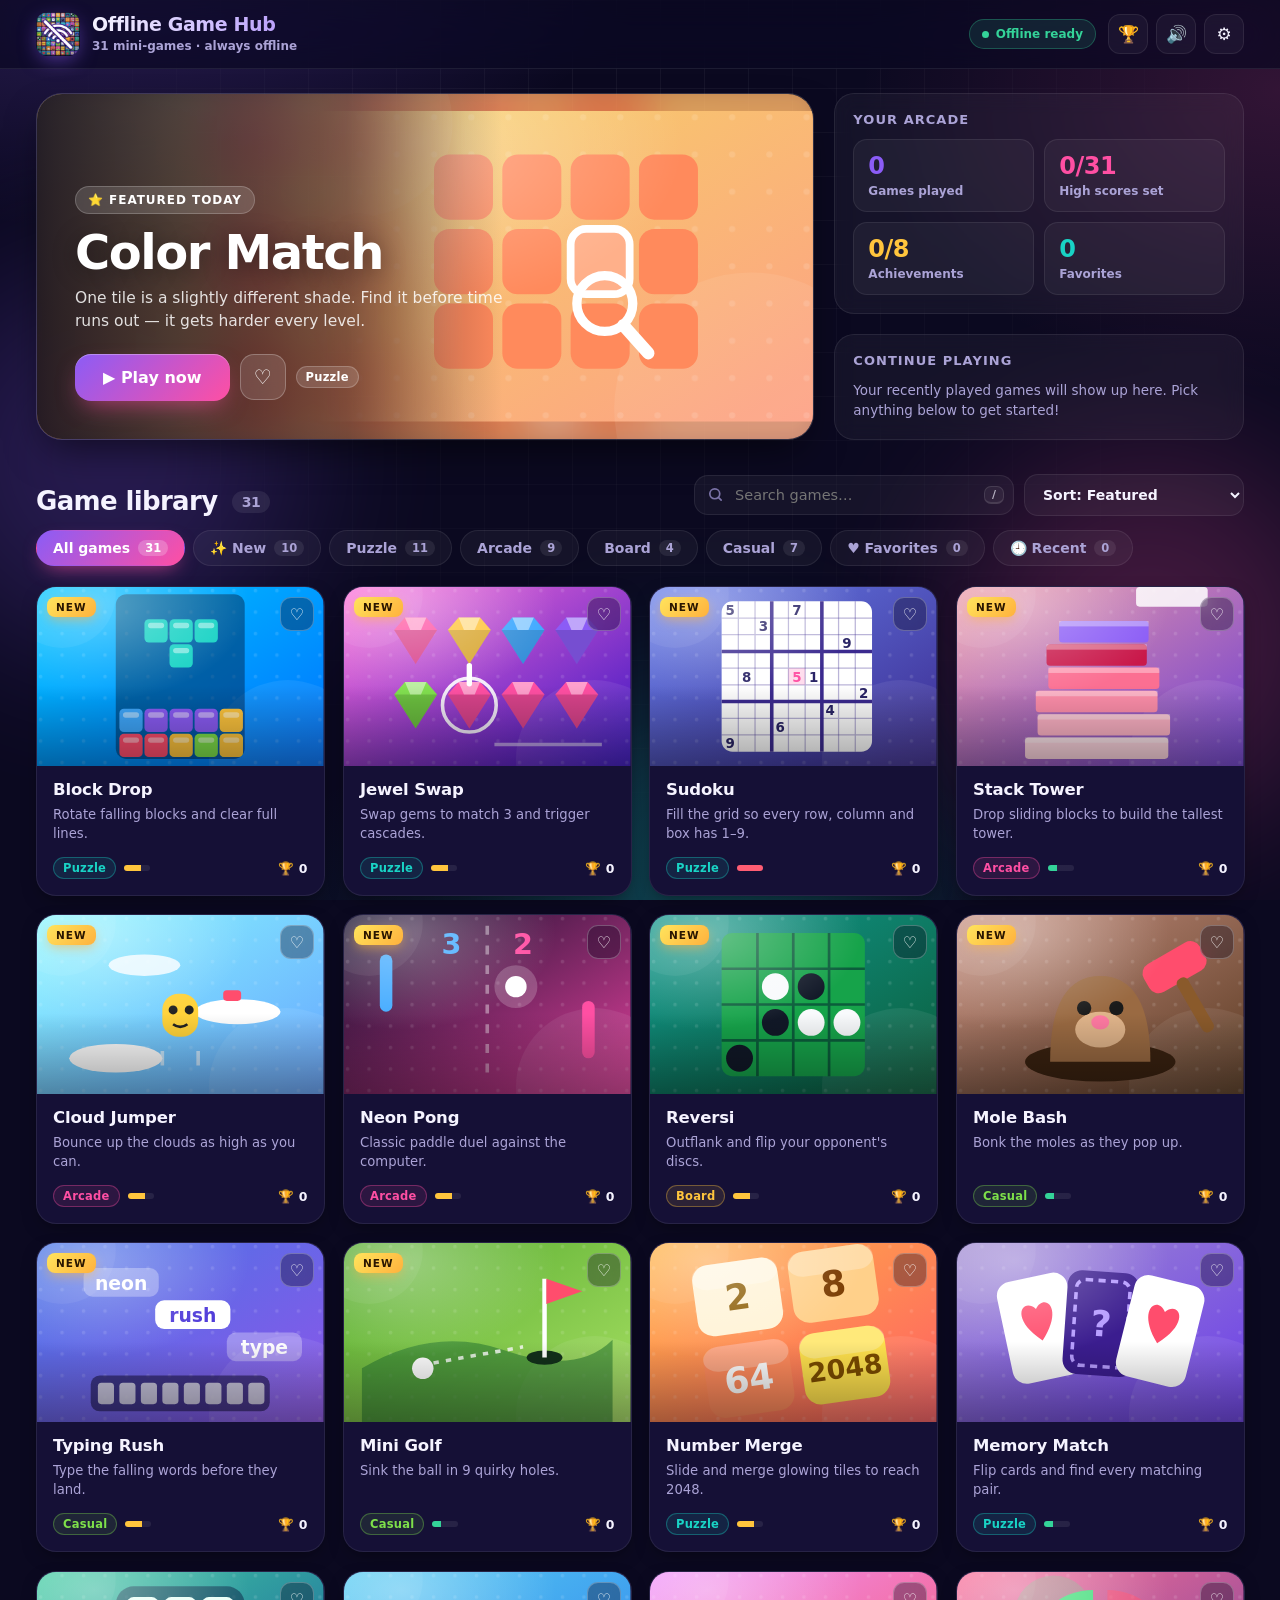
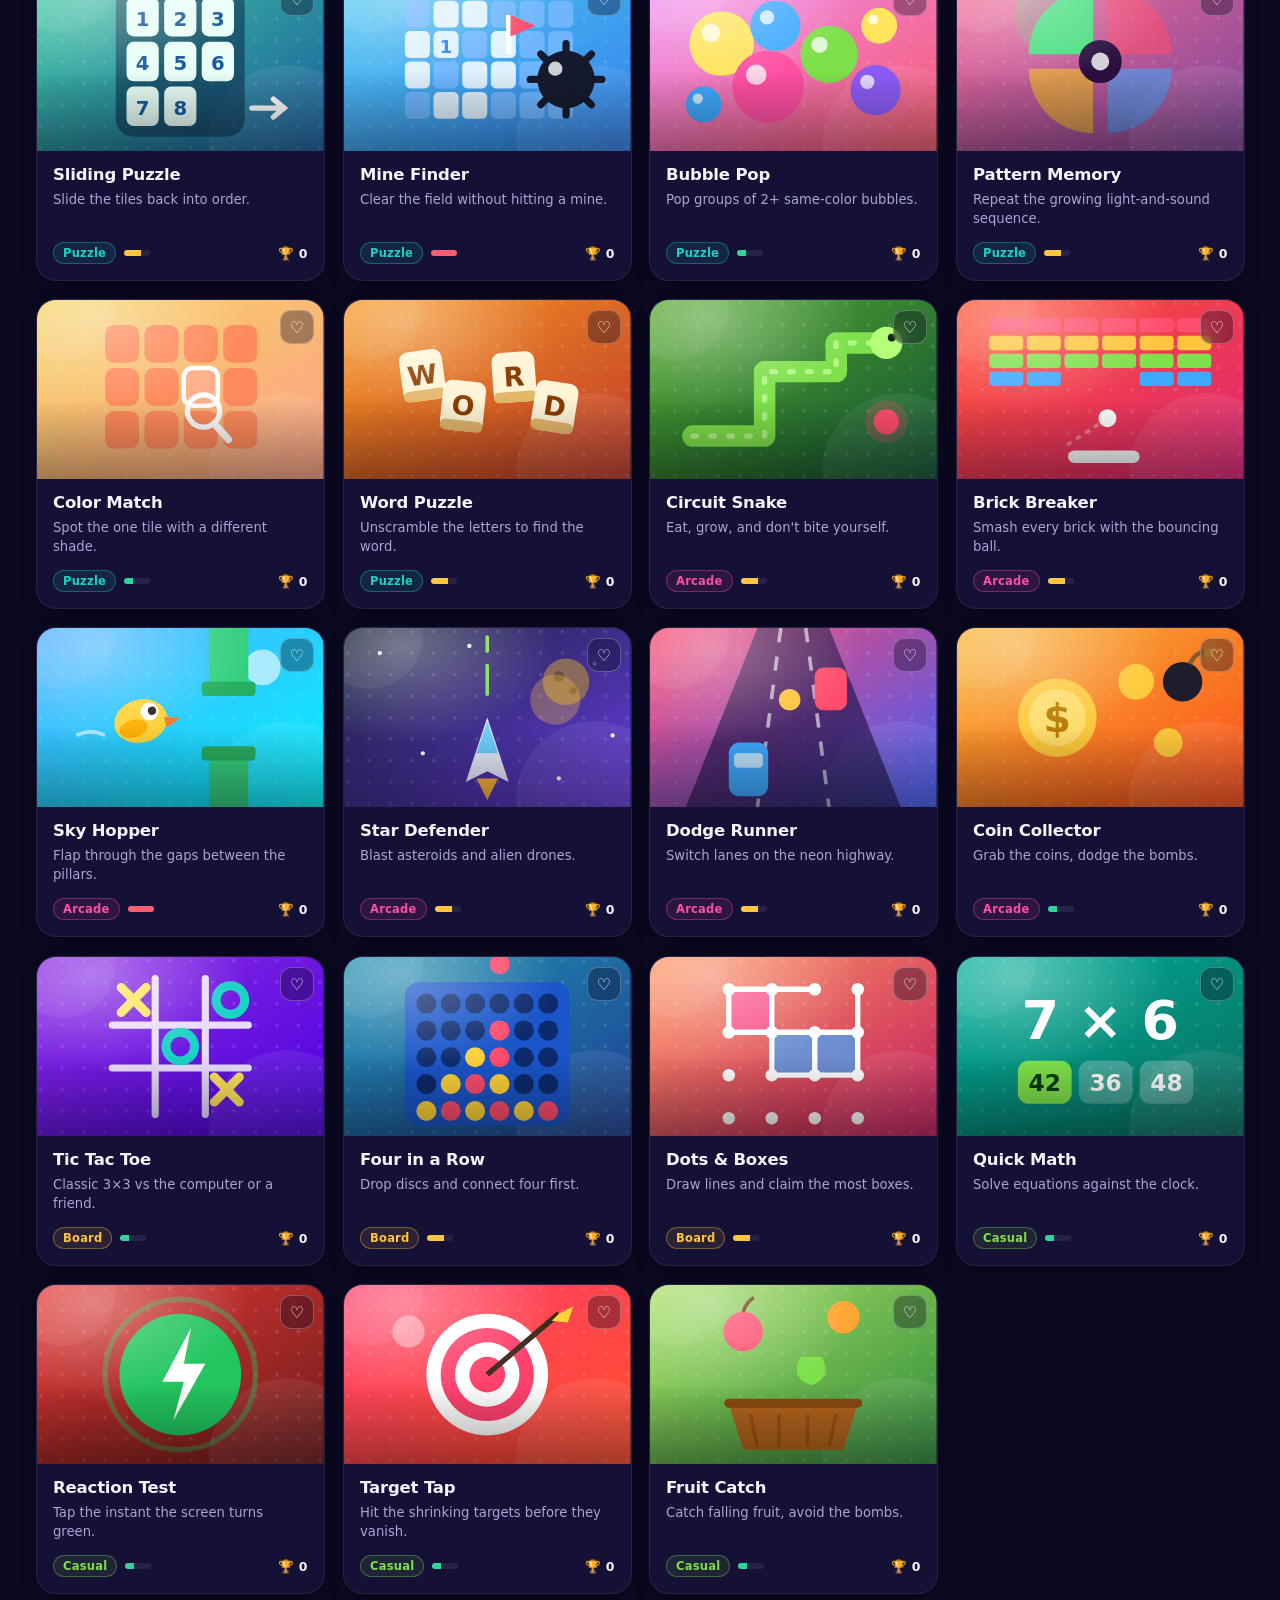
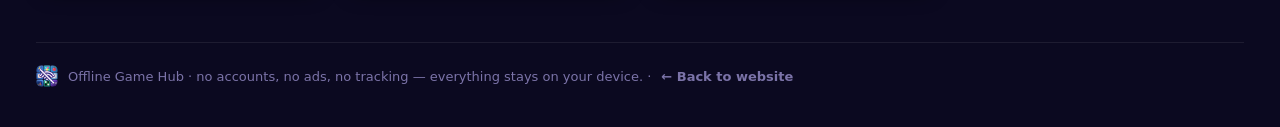
==== play/hub/index.html @ c4d9e163 "Add files via upload" ====
<!DOCTYPE html>
<html lang="en" data-theme="dark" data-animations="full">
<head>
<meta charset="UTF-8" />
<meta name="viewport" content="width=device-width, initial-scale=1" />
<meta http-equiv="Content-Security-Policy" content="default-src 'self'; script-src 'self'; style-src 'self' 'unsafe-inline'; img-src 'self' data:;">
<title>Play – Offline Game Hub</title>
<meta name="description" content="Play 31 free mini-games in your browser. Works offline, no ads, no sign-up.">
<link rel="icon" href="../icons/icon32.png" />
<link rel="stylesheet" href="css/style.css" />
</head>
<body>
<div class="bg-fx" aria-hidden="true"><i></i><i></i><i></i></div>

<header class="topbar">
  <a class="brand" href="#" title="Offline Game Hub">
    <img src="../icons/icon128.png" alt="Offline Game Hub logo" class="brand-logo" />
    <div class="brand-text">
      <h1>Offline Game Hub</h1>
      <span class="brand-sub" id="brand-sub">Mini-games · always offline</span>
    </div>
  </a>
  <div class="topbar-actions">
    <span class="offline-pill"><span class="dot"></span>Offline ready</span>
    <button class="icon-btn" id="trophy-btn" title="Achievements" aria-label="Achievements">🏆</button>
    <button class="icon-btn" id="sound-toggle" title="Toggle sound" aria-label="Toggle sound">🔊</button>
    <button class="icon-btn" id="settings-btn" title="Settings" aria-label="Settings">⚙️</button>
  </div>
</header>

<!-- ===================== LAUNCHER ===================== -->
<main id="view-launcher" class="view">
  <section class="hero">
    <article class="featured" id="featured"></article>
    <aside class="side">
      <div class="panel stats-panel">
        <h3 class="panel-title">Your arcade</h3>
        <div class="stats-grid" id="stats-grid"></div>
      </div>
      <div class="panel continue-panel">
        <h3 class="panel-title">Continue playing</h3>
        <div id="continue-list" class="continue-list"></div>
      </div>
    </aside>
  </section>

  <section class="library">
    <div class="library-head">
      <h2 class="section-title">Game library <span class="count" id="lib-count"></span></h2>
      <div class="controls">
        <div class="search-wrap">
          <svg viewBox="0 0 24 24" class="search-icon" aria-hidden="true"><circle cx="11" cy="11" r="7" fill="none" stroke="currentColor" stroke-width="2.4"/><path d="m20 20-4-4" stroke="currentColor" stroke-width="2.4" stroke-linecap="round"/></svg>
          <input id="search-input" type="text" placeholder="Search games…" autocomplete="off" />
          <kbd class="search-kbd">/</kbd>
        </div>
        <select id="sort-select" class="sort-select" aria-label="Sort games">
          <option value="featured">Sort: Featured</option>
          <option value="az">Sort: A–Z</option>
          <option value="recent">Sort: Recently played</option>
          <option value="score">Sort: Highest score</option>
          <option value="favorites">Sort: Favorites first</option>
        </select>
      </div>
    </div>
    <nav class="category-tabs" id="category-tabs"></nav>
    <div id="game-grid" class="game-grid" aria-live="polite"></div>
    <div id="empty-state" class="empty-state hidden">
      <div class="empty-emoji">🕹️</div>
      <p id="empty-text">No games match your search.</p>
    </div>
  </section>

  <footer class="foot">
    <img src="../icons/icon32.png" alt="" /> Offline Game Hub · no accounts, no ads, no tracking — everything stays on your device. · <a href="../../" style="color:inherit;font-weight:700">← Back to website</a>
  </footer>
</main>

<!-- ===================== GAME VIEW ===================== -->
<main id="view-game" class="view hidden">
  <div class="game-header">
    <button class="back-btn" id="back-btn" title="Back to hub">← <span>Hub</span></button>
    <div class="game-id">
      <div class="game-thumb" id="game-thumb"></div>
      <div>
        <h2 id="game-title" class="game-title">Game</h2>
        <span id="game-cat" class="game-cat"></span>
      </div>
    </div>
    <div class="hud">
      <span class="hud-pill" id="stat-level" hidden><em>Level</em><b id="level-val">1</b></span>
      <span class="hud-pill" id="stat-lives" hidden><em>Lives</em><b id="lives-val">-</b></span>
      <span class="hud-pill" id="stat-timer" hidden><em>Time</em><b id="timer-val">-</b></span>
      <span class="hud-pill score"><em>Score</em><b id="score-val">0</b></span>
      <span class="hud-pill best"><em>Best</em><b id="best-val">0</b></span>
    </div>
    <div class="game-actions">
      <button class="icon-btn" id="pause-btn" title="Pause (Esc)" aria-label="Pause">⏸</button>
      <button class="icon-btn" id="restart-btn" title="Restart" aria-label="Restart">↻</button>
      <button class="icon-btn" id="game-sound-btn" title="Toggle sound" aria-label="Toggle sound">🔊</button>
      <button class="icon-btn" id="fs-btn" title="Fullscreen" aria-label="Fullscreen">⛶</button>
    </div>
  </div>
  <div id="game-root" class="game-root"></div>
</main>

<!-- ===================== SETTINGS ===================== -->
<div id="settings-modal" class="modal hidden">
  <div class="modal-card">
    <div class="modal-head">
      <h3>Settings</h3>
      <button class="icon-btn" id="close-settings" aria-label="Close">✕</button>
    </div>
    <div class="settings-section">
      <h4>Appearance</h4>
      <div class="seg-control" id="theme-control">
        <button data-val="dark" class="seg-btn">🌙 Dark</button>
        <button data-val="light" class="seg-btn">☀️ Light</button>
        <button data-val="system" class="seg-btn">💻 System</button>
      </div>
    </div>
    <div class="settings-section">
      <h4>Sound effects</h4>
      <div class="seg-control" id="sound-control">
        <button data-val="on" class="seg-btn">On</button>
        <button data-val="off" class="seg-btn">Off</button>
      </div>
    </div>
    <div class="settings-section">
      <h4>Animations</h4>
      <div class="seg-control" id="animation-control">
        <button data-val="full" class="seg-btn">Full</button>
        <button data-val="reduced" class="seg-btn">Reduced</button>
      </div>
    </div>
    <div class="settings-section">
      <h4>Your data</h4>
      <p class="hint">Everything is stored only on this device. Nothing is ever uploaded.</p>
      <div class="danger-row">
        <button class="danger-btn" id="reset-scores">Reset scores</button>
        <button class="danger-btn" id="reset-favorites">Reset favorites</button>
        <button class="danger-btn" id="reset-all">Reset all data</button>
      </div>
    </div>
    <div class="settings-section">
      <h4>Privacy</h4>
      <p class="hint">No accounts, no login, no analytics, no ads, no data collection. This extension never makes a network request — every game, sound and score lives entirely on your device.</p>
    </div>
  </div>
</div>

<div id="ach-modal" class="modal hidden">
  <div class="modal-card">
    <div class="modal-head">
      <h3>Achievements <span class="count" id="ach-count"></span></h3>
      <button class="icon-btn" id="close-ach" aria-label="Close">✕</button>
    </div>
    <div id="ach-list" class="ach-list"></div>
  </div>
</div>

<div id="confirm-modal" class="modal hidden">
  <div class="modal-card small">
    <h3 id="confirm-title">Are you sure?</h3>
    <p id="confirm-body" class="hint"></p>
    <div class="confirm-actions">
      <button class="ghost-btn" id="confirm-cancel">Cancel</button>
      <button class="danger-btn solid" id="confirm-ok">Delete</button>
    </div>
  </div>
</div>

<div id="toast" class="toast hidden"></div>

<script type="module" src="js/app.js"></script>
<script src="../sw-register.js"></script>
</body>
</html>
---- play/hub/css/style.css ----
/* ================= Offline Game Hub — design system ================= */
:root {
  --bg: #0b0920;
  --bg-2: #120e30;
  --surface: rgba(255, 255, 255, 0.045);
  --surface-2: rgba(255, 255, 255, 0.08);
  --surface-solid: #17123a;
  --card: #151036;
  --text: #f5f3ff;
  --text-dim: #aba3d6;
  --text-faint: #7b73a8;
  --border: rgba(255, 255, 255, 0.08);
  --border-strong: rgba(255, 255, 255, 0.16);
  --accent: #8b5cf6;
  --accent-2: #ff4fa3;
  --accent-3: #19d3c5;
  --amber: #ffc53d;
  --good: #34d399;
  --warn: #ff5d73;
  --grad: linear-gradient(135deg, #8b5cf6 0%, #ff4fa3 100%);
  --shadow: 0 18px 40px -12px rgba(0, 0, 0, 0.6);
  --shadow-sm: 0 6px 18px -6px rgba(0, 0, 0, 0.5);
  --r-xl: 26px;
  --r-lg: 20px;
  --r-md: 14px;
  --r-sm: 10px;
  --font: "Segoe UI Variable Display", "Segoe UI", system-ui, -apple-system, Roboto, "Helvetica Neue", Arial, sans-serif;
  --c-puzzle: #19d3c5;
  --c-arcade: #ff4fa3;
  --c-board: #ffc53d;
  --c-casual: #7ee04a;
  color-scheme: dark;
}
html[data-theme="light"] {
  --bg: #f4f1ff;
  --bg-2: #ebe5ff;
  --surface: rgba(40, 20, 110, 0.04);
  --surface-2: rgba(40, 20, 110, 0.08);
  --surface-solid: #ffffff;
  --card: #ffffff;
  --text: #1c1640;
  --text-dim: #5d5590;
  --text-faint: #8a83b5;
  --border: rgba(40, 20, 110, 0.1);
  --border-strong: rgba(40, 20, 110, 0.18);
  --shadow: 0 18px 40px -16px rgba(60, 30, 150, 0.28);
  --shadow-sm: 0 6px 18px -8px rgba(60, 30, 150, 0.25);
  --c-puzzle: #0d9488;
  --c-arcade: #db2777;
  --c-board: #c2860a;
  --c-casual: #3f9a1c;
  color-scheme: light;
}

* { box-sizing: border-box; }
html, body { min-height: 100%; }
body {
  margin: 0;
  font-family: var(--font);
  background: var(--bg);
  color: var(--text);
  -webkit-font-smoothing: antialiased;
  overflow-x: hidden;
}
button { font-family: inherit; cursor: pointer; color: inherit; }
a { color: inherit; text-decoration: none; }
.hidden, [hidden] { display: none !important; }
kbd, .kbd {
  font-family: inherit; font-size: 12px; font-weight: 700;
  padding: 3px 8px; border-radius: 7px;
  background: var(--surface-2); border: 1px solid var(--border-strong);
  border-bottom-width: 2px; color: var(--text);
}
.kbd.sm { font-size: 11px; padding: 1px 6px; }

/* ---------- animated background ---------- */
.bg-fx { position: fixed; inset: 0; z-index: -1; overflow: hidden; pointer-events: none;
  background:
    radial-gradient(900px 500px at 8% -8%, rgba(139, 92, 246, 0.28), transparent 60%),
    radial-gradient(700px 500px at 100% 10%, rgba(255, 79, 163, 0.16), transparent 60%),
    radial-gradient(900px 600px at 50% 120%, rgba(25, 211, 197, 0.12), transparent 60%),
    var(--bg);
}
.bg-fx::after { content: ""; position: absolute; inset: 0;
  background-image: linear-gradient(var(--border) 1px, transparent 1px), linear-gradient(90deg, var(--border) 1px, transparent 1px);
  background-size: 44px 44px;
  mask-image: radial-gradient(ellipse at 50% 0%, #000 10%, transparent 70%);
  opacity: 0.6;
}
.bg-fx i { position: absolute; width: 380px; height: 380px; border-radius: 50%; filter: blur(80px); opacity: 0.22; animation: float 18s ease-in-out infinite; }
.bg-fx i:nth-child(1) { background: #8b5cf6; left: -80px; top: 30%; }
.bg-fx i:nth-child(2) { background: #ff4fa3; right: -60px; top: 50%; animation-delay: -6s; }
.bg-fx i:nth-child(3) { background: #19d3c5; left: 40%; bottom: -160px; animation-delay: -12s; }
html[data-theme="light"] .bg-fx { background:
    radial-gradient(900px 500px at 8% -8%, rgba(139, 92, 246, 0.18), transparent 60%),
    radial-gradient(700px 500px at 100% 10%, rgba(255, 79, 163, 0.12), transparent 60%), var(--bg); }
html[data-theme="light"] .bg-fx i { opacity: 0.12; }
@keyframes float { 0%, 100% { transform: translate(0, 0) scale(1); } 50% { transform: translate(60px, -40px) scale(1.15); } }

/* ---------- topbar ---------- */
.topbar {
  position: sticky; top: 0; z-index: 30;
  display: flex; align-items: center; justify-content: space-between; gap: 16px;
  padding: 12px clamp(16px, 3vw, 36px);
  background: color-mix(in srgb, var(--bg) 72%, transparent);
  backdrop-filter: blur(18px) saturate(1.4);
  border-bottom: 1px solid var(--border);
}
.brand { display: flex; align-items: center; gap: 12px; min-width: 0; }
.brand-logo { width: 44px; height: 44px; border-radius: 12px; box-shadow: 0 6px 20px -4px rgba(139, 92, 246, 0.6); transition: transform .3s; }
.brand:hover .brand-logo { transform: rotate(-6deg) scale(1.06); }
.brand-text h1 { margin: 0; font-size: 19px; font-weight: 850; letter-spacing: -0.02em; line-height: 1.1;
  background: linear-gradient(90deg, var(--text), color-mix(in srgb, var(--accent) 60%, var(--text))); -webkit-background-clip: text; background-clip: text; color: transparent; }
.brand-sub { font-size: 12px; color: var(--text-dim); font-weight: 600; }
.topbar-actions { display: flex; align-items: center; gap: 8px; }
.offline-pill { display: inline-flex; align-items: center; gap: 7px; font-size: 12px; font-weight: 700; color: var(--good);
  padding: 7px 12px; border-radius: 999px; background: color-mix(in srgb, var(--good) 12%, transparent); border: 1px solid color-mix(in srgb, var(--good) 30%, transparent); margin-right: 4px; }
.offline-pill .dot { width: 7px; height: 7px; border-radius: 50%; background: var(--good); box-shadow: 0 0 0 0 var(--good); animation: ping 2s infinite; }
@keyframes ping { 0% { box-shadow: 0 0 0 0 color-mix(in srgb, var(--good) 70%, transparent); } 70%, 100% { box-shadow: 0 0 0 8px transparent; } }

.icon-btn {
  width: 40px; height: 40px; border-radius: 12px; font-size: 17px;
  display: inline-grid; place-items: center;
  background: var(--surface); border: 1px solid var(--border);
  transition: transform .15s, background .2s, border-color .2s;
}
.icon-btn:hover { background: var(--surface-2); border-color: var(--border-strong); transform: translateY(-1px); }
.icon-btn:active { transform: scale(.94); }

/* ---------- layout ---------- */
.view { padding: 24px clamp(16px, 3vw, 36px) 40px; max-width: 1440px; margin: 0 auto; }
#view-game { max-width: none; padding-top: 14px; padding-bottom: 16px; }

/* ---------- hero ---------- */
.hero { display: grid; grid-template-columns: minmax(0, 1.9fr) minmax(280px, 1fr); gap: 20px; margin-bottom: 34px; }
.featured {
  position: relative; border-radius: var(--r-xl); overflow: hidden; min-height: 320px;
  box-shadow: var(--shadow); isolation: isolate; border: 1px solid var(--border-strong);
  display: flex; align-items: flex-end;
}
.featured .fx-art { position: absolute; inset: 0; z-index: -2; }
.featured .fx-art svg { width: 100%; height: 100%; display: block; }
.fx-bgart { position: absolute; inset: -30px; filter: blur(22px) saturate(1.2); opacity: .85; }
.fx-fg { position: absolute; right: 0; top: 0; bottom: 0; width: 64%; -webkit-mask-image: linear-gradient(90deg, transparent 0%, #000 30%); mask-image: linear-gradient(90deg, transparent 0%, #000 30%); transition: transform 1.2s cubic-bezier(.2,.7,.2,1); }
.featured:hover .fx-fg { transform: scale(1.05); }
.featured::after { content: ""; position: absolute; inset: 0; z-index: -1;
  background: linear-gradient(90deg, rgba(8, 6, 26, 0.85) 0%, rgba(8, 6, 26, 0.45) 40%, rgba(8, 6, 26, 0) 60%); }
.fx-body { padding: clamp(22px, 3.2vw, 38px); max-width: 520px; color: #fff; }
.fx-badge { display: inline-flex; align-items: center; gap: 6px; font-size: 12px; font-weight: 800; letter-spacing: .08em; text-transform: uppercase;
  padding: 6px 12px; border-radius: 999px; background: rgba(255,255,255,.14); backdrop-filter: blur(8px); border: 1px solid rgba(255,255,255,.2); }
.fx-title { font-size: clamp(30px, 4vw, 48px); line-height: 1.02; margin: 14px 0 10px; font-weight: 900; letter-spacing: -0.03em; text-shadow: 0 4px 24px rgba(0,0,0,.4); }
.fx-desc { margin: 0 0 20px; font-size: 15.5px; line-height: 1.5; color: rgba(255,255,255,.85); }
.fx-meta { display: flex; gap: 10px; align-items: center; flex-wrap: wrap; }
.fx-meta .chip { background: rgba(255,255,255,.14); color: #fff; border-color: rgba(255,255,255,.2); }

.side { display: grid; grid-template-rows: auto 1fr; gap: 20px; min-width: 0; }
.panel { background: var(--surface); border: 1px solid var(--border); border-radius: var(--r-lg); padding: 18px; backdrop-filter: blur(10px); min-width: 0; }
.panel-title { margin: 0 0 12px; font-size: 13px; letter-spacing: .08em; text-transform: uppercase; color: var(--text-dim); font-weight: 800; }
.stats-grid { display: grid; grid-template-columns: 1fr 1fr; gap: 10px; }
.stat-box { padding: 12px 14px; border-radius: var(--r-md); background: var(--surface); border: 1px solid var(--border); }
.stat-box b { display: block; font-size: 24px; font-weight: 900; letter-spacing: -0.02em; }
.stat-box span { font-size: 12px; color: var(--text-dim); font-weight: 600; }
.stat-box:nth-child(1) b { color: var(--accent); }
.stat-box:nth-child(2) b { color: var(--accent-2); }
.stat-box:nth-child(3) b { color: var(--amber); }
.stat-box:nth-child(4) b { color: var(--accent-3); }
html[data-theme="light"] .stat-box:nth-child(3) b { color: #c2860a; }
.continue-list { display: flex; flex-direction: column; gap: 8px; }
.cont-item { display: flex; align-items: center; gap: 12px; padding: 8px; border-radius: var(--r-md); border: 1px solid transparent; background: none; text-align: left; width: 100%; transition: background .2s, border-color .2s; }
.cont-item:hover { background: var(--surface-2); border-color: var(--border); }
.cont-thumb { width: 54px; height: 38px; border-radius: 9px; overflow: hidden; flex: none; }
.cont-thumb svg { width: 100%; height: 100%; display: block; }
.cont-item b { display: block; font-size: 14px; }
.cont-item small { color: var(--text-dim); font-size: 12px; }
.cont-item .go { margin-left: auto; font-size: 13px; color: var(--text-faint); }
.cont-empty { color: var(--text-dim); font-size: 13.5px; line-height: 1.5; margin: 0; }

/* ---------- buttons ---------- */
.primary-btn {
  display: inline-flex; align-items: center; justify-content: center; gap: 8px;
  border: 0; border-radius: 14px; padding: 12px 22px; font-weight: 800; font-size: 15px; color: #fff;
  background: var(--grad); box-shadow: 0 10px 24px -8px rgba(255, 79, 163, .6), inset 0 1px 0 rgba(255,255,255,.3);
  transition: transform .15s, box-shadow .2s, filter .2s;
}
.primary-btn:hover { transform: translateY(-2px); filter: brightness(1.08); box-shadow: 0 14px 30px -8px rgba(255, 79, 163, .75), inset 0 1px 0 rgba(255,255,255,.3); }
.primary-btn:active { transform: translateY(0) scale(.97); }
.primary-btn.big { padding: 14px 28px; font-size: 16px; border-radius: 16px; }
.ghost-btn { border-radius: 14px; padding: 12px 20px; font-weight: 700; font-size: 15px; background: var(--surface-2); border: 1px solid var(--border-strong); transition: background .2s, transform .15s; }
.ghost-btn:hover { background: color-mix(in srgb, var(--surface-2) 60%, var(--border-strong)); transform: translateY(-1px); }
.fav-btn { width: 46px; height: 46px; border-radius: 14px; border: 1px solid rgba(255,255,255,.25); background: rgba(255,255,255,.12); color: #fff; font-size: 20px; backdrop-filter: blur(8px); transition: transform .2s; }
.fav-btn:hover { transform: scale(1.08); }
.fav-btn.active { color: #ff4d6d; }

/* ---------- library ---------- */
.library-head { display: flex; align-items: flex-end; justify-content: space-between; gap: 16px; flex-wrap: wrap; margin-bottom: 14px; }
.section-title { margin: 0; font-size: 26px; font-weight: 900; letter-spacing: -0.025em; }
.count { font-size: 14px; font-weight: 800; color: var(--text-dim); background: var(--surface-2); padding: 3px 10px; border-radius: 999px; vertical-align: middle; margin-left: 6px; }
.controls { display: flex; gap: 10px; flex-wrap: wrap; }
.search-wrap { position: relative; display: flex; align-items: center; }
.search-icon { position: absolute; left: 13px; width: 17px; height: 17px; color: var(--text-faint); }
.search-wrap input {
  width: min(320px, 70vw); padding: 11px 40px 11px 40px; border-radius: 14px; font: inherit; font-size: 14.5px;
  background: var(--surface); color: var(--text); border: 1px solid var(--border); outline: none; transition: border-color .2s, box-shadow .2s, background .2s;
}
.search-wrap input:focus { border-color: var(--accent); box-shadow: 0 0 0 4px color-mix(in srgb, var(--accent) 22%, transparent); background: var(--surface-2); }
.search-kbd { position: absolute; right: 10px; font-size: 11px; padding: 1px 7px; opacity: .7; }
.sort-select { padding: 11px 14px; border-radius: 14px; font: inherit; font-size: 14px; font-weight: 600; background: var(--surface); color: var(--text); border: 1px solid var(--border); outline: none; cursor: pointer; }
.sort-select option { background: var(--surface-solid); color: var(--text); }

.category-tabs { display: flex; gap: 8px; flex-wrap: wrap; margin-bottom: 20px; }
.tab {
  display: inline-flex; align-items: center; gap: 8px; padding: 9px 16px; border-radius: 999px; font-weight: 700; font-size: 14px;
  background: var(--surface); border: 1px solid var(--border); color: var(--text-dim); transition: all .2s;
}
.tab:hover { color: var(--text); border-color: var(--border-strong); }
.tab .n { font-size: 11.5px; font-weight: 800; padding: 1px 7px; border-radius: 999px; background: var(--surface-2); }
.tab.active { color: #fff; background: var(--grad); border-color: transparent; box-shadow: 0 8px 20px -8px rgba(255, 79, 163, .7); }
.tab.active .n { background: rgba(255,255,255,.22); }

.game-grid { display: grid; grid-template-columns: repeat(auto-fill, minmax(230px, 1fr)); gap: 18px; }
.game-card {
  position: relative; display: flex; flex-direction: column; border-radius: var(--r-lg); overflow: hidden;
  background: var(--card); border: 1px solid var(--border); box-shadow: var(--shadow-sm);
  transition: transform .25s cubic-bezier(.2,.8,.2,1), box-shadow .25s, border-color .25s; cursor: pointer;
  animation: cardIn .45s cubic-bezier(.2,.8,.2,1) both;
}
@keyframes cardIn { from { opacity: 0; transform: translateY(14px) scale(.98); } }
.game-card:hover { transform: translateY(-6px); border-color: var(--border-strong); box-shadow: 0 24px 44px -18px rgba(0,0,0,.7), 0 0 0 1px color-mix(in srgb, var(--accent) 35%, transparent); }
.game-card:focus-visible { outline: 3px solid var(--accent); outline-offset: 3px; }
.card-art { position: relative; aspect-ratio: 16 / 10; overflow: hidden; }
.card-art svg { width: 100%; height: 100%; display: block; transition: transform .6s cubic-bezier(.2,.8,.2,1); }
.game-card:hover .card-art svg { transform: scale(1.08); }
.card-art::after { content: ""; position: absolute; inset: 0; background: linear-gradient(180deg, transparent 55%, rgba(0,0,0,.35)); }
.play-fab {
  position: absolute; z-index: 2; right: 12px; bottom: 12px; width: 46px; height: 46px; border-radius: 50%; border: 0;
  display: grid; place-items: center; background: #fff; color: #1c1640; font-size: 17px; padding-left: 3px;
  box-shadow: 0 10px 22px -6px rgba(0,0,0,.6); opacity: 0; transform: translateY(10px) scale(.85); transition: all .25s cubic-bezier(.2,.8,.2,1);
}
.game-card:hover .play-fab, .game-card:focus-within .play-fab { opacity: 1; transform: none; }
.badge-new { position: absolute; z-index: 2; left: 10px; top: 10px; font-size: 10.5px; font-weight: 900; letter-spacing: .1em; padding: 4px 9px; border-radius: 8px; color: #2a1600; background: linear-gradient(135deg, #ffe45c, #ffb13d); box-shadow: 0 4px 12px -2px rgba(255, 177, 61, .6); }
.card-fav { position: absolute; z-index: 2; right: 10px; top: 10px; width: 34px; height: 34px; border-radius: 11px; border: 1px solid rgba(255,255,255,.25);
  background: rgba(10, 8, 30, .35); backdrop-filter: blur(8px); color: #fff; font-size: 16px; display: grid; place-items: center; transition: transform .2s, background .2s; }
.card-fav:hover { transform: scale(1.1); background: rgba(10, 8, 30, .55); }
.card-fav.active { color: #ff4d6d; }
.card-fav.pop { animation: heartPop .4s; }
@keyframes heartPop { 40% { transform: scale(1.4); } }
.card-body { padding: 14px 16px 16px; display: flex; flex-direction: column; gap: 6px; flex: 1; }
.card-title { margin: 0; font-size: 16.5px; font-weight: 800; letter-spacing: -0.01em; }
.card-desc { margin: 0; font-size: 13.2px; color: var(--text-dim); line-height: 1.45; display: -webkit-box; -webkit-line-clamp: 2; -webkit-box-orient: vertical; overflow: hidden; min-height: 38px; }
.card-foot { display: flex; align-items: center; gap: 8px; margin-top: auto; padding-top: 8px; font-size: 12.5px; }
.card-best { margin-left: auto; color: var(--text-dim); font-weight: 700; white-space: nowrap; }
.card-best b { color: var(--text); }
.card-last { font-size: 11.5px; color: var(--text-faint); }

.chip { display: inline-flex; align-items: center; font-size: 11.5px; font-weight: 800; padding: 3px 9px; border-radius: 999px; border: 1px solid; letter-spacing: .02em; }
.cat-puzzle { color: var(--c-puzzle); border-color: color-mix(in srgb, var(--c-puzzle) 35%, transparent); background: color-mix(in srgb, var(--c-puzzle) 10%, transparent); }
.cat-arcade { color: var(--c-arcade); border-color: color-mix(in srgb, var(--c-arcade) 35%, transparent); background: color-mix(in srgb, var(--c-arcade) 10%, transparent); }
.cat-board { color: var(--c-board); border-color: color-mix(in srgb, var(--c-board) 35%, transparent); background: color-mix(in srgb, var(--c-board) 10%, transparent); }
.cat-casual { color: var(--c-casual); border-color: color-mix(in srgb, var(--c-casual) 35%, transparent); background: color-mix(in srgb, var(--c-casual) 10%, transparent); }
.diff { display: inline-flex; align-items: center; gap: 3px; font-size: 11.5px; font-weight: 700; color: var(--text-faint); }
.diff::before { content: ""; width: 26px; height: 6px; border-radius: 3px; background: linear-gradient(90deg, var(--dc) var(--dp), var(--surface-2) var(--dp)); margin-right: 3px; }
.diff-easy { --dc: #34d399; --dp: 33%; }
.diff-medium { --dc: #ffc53d; --dp: 66%; }
.diff-hard { --dc: #ff5d73; --dp: 100%; }

.empty-state { text-align: center; padding: 60px 20px; color: var(--text-dim); }
.empty-emoji { font-size: 44px; margin-bottom: 6px; }
.foot { margin-top: 48px; padding-top: 22px; border-top: 1px solid var(--border); color: var(--text-faint); font-size: 13px; display: flex; align-items: center; gap: 10px; }
.foot img { width: 22px; height: 22px; border-radius: 6px; }

/* ---------- game view ---------- */
.game-header {
  display: flex; align-items: center; gap: 14px; flex-wrap: wrap;
  padding: 10px 12px; border-radius: var(--r-lg); background: var(--surface); border: 1px solid var(--border); backdrop-filter: blur(12px);
  max-width: 1100px; margin: 0 auto 14px;
}
.back-btn { display: inline-flex; gap: 6px; align-items: center; padding: 10px 14px; border-radius: 12px; font-weight: 800; font-size: 14px; background: var(--surface-2); border: 1px solid var(--border); }
.back-btn:hover { border-color: var(--border-strong); }
.game-id { display: flex; align-items: center; gap: 12px; min-width: 0; }
.game-thumb { width: 52px; height: 36px; border-radius: 9px; overflow: hidden; flex: none; box-shadow: var(--shadow-sm); }
.game-thumb svg { width: 100%; height: 100%; display: block; }
.game-title { margin: 0; font-size: 18px; font-weight: 900; letter-spacing: -0.02em; white-space: nowrap; }
.game-cat { font-size: 12px; color: var(--text-dim); font-weight: 700; }
.hud { display: flex; gap: 8px; margin-left: auto; flex-wrap: wrap; }
.hud-pill { display: inline-flex; flex-direction: column; align-items: center; min-width: 66px; padding: 5px 12px; border-radius: 12px; background: var(--surface); border: 1px solid var(--border); line-height: 1.15; }
.hud-pill em { font-style: normal; font-size: 10.5px; text-transform: uppercase; letter-spacing: .1em; color: var(--text-faint); font-weight: 800; }
.hud-pill b { font-size: 18px; font-weight: 900; font-variant-numeric: tabular-nums; }
.hud-pill.score b { color: var(--accent-2); }
.hud-pill.best b { color: var(--amber); }
html[data-theme="light"] .hud-pill.best b { color: #c2860a; }
.hud-pill.bump b { animation: bump .3s; }
@keyframes bump { 40% { transform: scale(1.25); } }
.game-actions { display: flex; gap: 6px; }

.game-root { position: relative; display: flex; justify-content: center; align-items: flex-start; min-height: calc(100vh - 160px); }
.game-stage { position: relative; width: 100%; max-width: 1100px; display: flex; flex-direction: column; align-items: center; gap: 14px; animation: stageIn .4s ease both; }
@keyframes stageIn { from { opacity: 0; transform: scale(.98); } }
.cv-frame { position: relative; box-sizing: border-box; padding: 8px; border-radius: 22px; background: linear-gradient(145deg, rgba(255,255,255,.12), rgba(255,255,255,.02)); border: 1px solid var(--border-strong); box-shadow: 0 30px 60px -24px rgba(0,0,0,.8), 0 0 80px -30px rgba(139, 92, 246, .6); max-width: 100%; }
.game-canvas { display: block; border-radius: 15px; touch-action: none; user-select: none; background: #0d0b1f; height: auto; }
.game-load-error { padding: 40px; color: var(--warn); font-weight: 700; }

/* overlays */
.game-overlay { position: absolute; inset: 0; z-index: 10; display: grid; place-items: center; padding: 20px; background: color-mix(in srgb, var(--bg) 55%, transparent); backdrop-filter: blur(10px); opacity: 0; transition: opacity .25s; }
.game-overlay.show { opacity: 1; }
.ov-start { background: color-mix(in srgb, var(--bg) 35%, transparent); }
.ov-card { position: relative; width: min(440px, 100%); text-align: center; padding: 26px; border-radius: var(--r-xl); background: color-mix(in srgb, var(--surface-solid) 92%, transparent); border: 1px solid var(--border-strong); box-shadow: var(--shadow); transform: translateY(12px) scale(.97); transition: transform .35s cubic-bezier(.2,.9,.3,1.2); }
.game-overlay.show .ov-card { transform: none; }
.ov-cover { margin: -12px -12px 16px; border-radius: 18px; overflow: hidden; aspect-ratio: 16 / 8; box-shadow: var(--shadow-sm); }
.ov-cover svg { width: 100%; height: 100%; display: block; }
.ov-kicker { display: flex; gap: 10px; justify-content: center; align-items: center; }
.ov-title { margin: 10px 0 8px; font-size: 30px; font-weight: 900; letter-spacing: -0.03em; }
.ov-text { color: var(--text-dim); margin: 0 0 14px; line-height: 1.5; font-size: 14.5px; }
.ov-controls { display: flex; flex-wrap: wrap; gap: 6px; justify-content: center; margin-bottom: 16px; }
.ov-best { font-size: 14px; color: var(--text-dim); margin-bottom: 16px; }
.ov-best b { color: var(--amber); }
.ov-hint { margin-top: 14px; font-size: 12px; color: var(--text-faint); }
.ov-emoji { font-size: 52px; line-height: 1; animation: pop .6s cubic-bezier(.2,1.6,.4,1) both; }
@keyframes pop { from { transform: scale(0) rotate(-20deg); } }
.ov-scores { display: grid; grid-template-columns: 1fr 1fr; gap: 10px; margin: 16px 0; }
.ov-score { padding: 14px; border-radius: 16px; background: var(--surface); border: 1px solid var(--border); }
.ov-score span { display: block; font-size: 11px; font-weight: 800; letter-spacing: .12em; text-transform: uppercase; color: var(--text-faint); }
.ov-score b { font-size: 34px; font-weight: 900; letter-spacing: -0.03em; background: var(--grad); -webkit-background-clip: text; background-clip: text; color: transparent; font-variant-numeric: tabular-nums; }
.ov-score.best b { background: linear-gradient(135deg, #ffe45c, #ff9f1c); -webkit-background-clip: text; background-clip: text; }
.new-best { display: inline-block; margin-bottom: 14px; font-weight: 900; font-size: 13px; letter-spacing: .06em; text-transform: uppercase; padding: 6px 14px; border-radius: 999px; color: #2a1600; background: linear-gradient(135deg, #ffe45c, #ffb13d); animation: glowPulse 1.4s ease-in-out infinite; }
@keyframes glowPulse { 50% { box-shadow: 0 0 24px rgba(255, 197, 61, .8); } }
.ov-actions { display: flex; gap: 10px; justify-content: center; }
.confetti { position: absolute; inset: 0; overflow: hidden; pointer-events: none; }
.confetti i { position: absolute; top: -12px; width: 9px; height: 14px; border-radius: 2px; animation: fall linear forwards; }
@keyframes fall { to { transform: translate(calc(var(--rx) * 120px), 110vh) rotate(calc(var(--rx) * 900deg)); } }

/* ---------- shared DOM game pieces ---------- */
.g-panel { padding: 18px; border-radius: 24px; background: linear-gradient(145deg, rgba(255,255,255,.1), rgba(255,255,255,.02)); border: 1px solid var(--border-strong); box-shadow: 0 30px 60px -24px rgba(0,0,0,.7); }
.g-msg { font-size: 16px; font-weight: 800; color: var(--text); text-align: center; min-height: 24px; }
.g-sub { font-size: 13.5px; color: var(--text-dim); text-align: center; }
.g-row { display: flex; gap: 10px; align-items: center; justify-content: center; flex-wrap: wrap; }
.g-btn { padding: 10px 18px; border-radius: 12px; font-weight: 800; font-size: 14px; border: 1px solid var(--border-strong); background: var(--surface-2); transition: transform .12s, background .2s; }
.g-btn:hover { transform: translateY(-1px); background: color-mix(in srgb, var(--surface-2) 50%, var(--border-strong)); }
.g-btn.on { background: var(--grad); color: #fff; border-color: transparent; }

/* ---------- modals ---------- */
.modal { position: fixed; inset: 0; z-index: 50; display: grid; place-items: center; padding: 20px; background: rgba(5, 3, 18, .6); backdrop-filter: blur(8px); animation: fadeIn .2s; }
@keyframes fadeIn { from { opacity: 0; } }
.modal-card { width: min(520px, 100%); max-height: 88vh; overflow: auto; padding: 24px; border-radius: var(--r-xl); background: var(--surface-solid); border: 1px solid var(--border-strong); box-shadow: var(--shadow); animation: modalIn .3s cubic-bezier(.2,.9,.3,1.2); }
@keyframes modalIn { from { transform: translateY(16px) scale(.97); opacity: 0; } }
.modal-card.small { width: min(400px, 100%); }
.modal-head { display: flex; justify-content: space-between; align-items: center; margin-bottom: 8px; }
.modal-head h3, .modal-card h3 { margin: 0; font-size: 22px; font-weight: 900; letter-spacing: -0.02em; }
.settings-section { padding: 16px 0; border-bottom: 1px solid var(--border); }
.settings-section:last-child { border-bottom: 0; }
.settings-section h4 { margin: 0 0 10px; font-size: 12.5px; letter-spacing: .08em; text-transform: uppercase; color: var(--text-dim); }
.seg-control { display: inline-flex; padding: 4px; gap: 4px; border-radius: 14px; background: var(--surface); border: 1px solid var(--border); }
.seg-btn { padding: 8px 16px; border-radius: 10px; border: 0; background: none; font-weight: 700; font-size: 14px; color: var(--text-dim); }
.seg-btn.active { background: var(--grad); color: #fff; box-shadow: 0 6px 14px -6px rgba(255, 79, 163, .7); }
.hint { font-size: 13.5px; color: var(--text-dim); line-height: 1.55; margin: 0 0 10px; }
.danger-row { display: flex; gap: 8px; flex-wrap: wrap; }
.danger-btn { padding: 9px 14px; border-radius: 11px; font-weight: 700; font-size: 13.5px; background: color-mix(in srgb, var(--warn) 10%, transparent); color: var(--warn); border: 1px solid color-mix(in srgb, var(--warn) 35%, transparent); }
.danger-btn:hover { background: color-mix(in srgb, var(--warn) 18%, transparent); }
.danger-btn.solid { background: var(--warn); color: #fff; }
.confirm-actions { display: flex; justify-content: flex-end; gap: 10px; margin-top: 16px; }
.ach-list { display: grid; gap: 10px; margin-top: 12px; }
.ach { display: flex; align-items: center; gap: 14px; padding: 12px 14px; border-radius: 16px; background: var(--surface); border: 1px solid var(--border); }
.ach-icon { width: 46px; height: 46px; border-radius: 14px; display: grid; place-items: center; font-size: 22px; background: var(--grad); flex: none; }
.ach.locked { opacity: .5; }
.ach.locked .ach-icon { background: var(--surface-2); filter: grayscale(1); }
.ach b { display: block; font-size: 15px; }
.ach small { color: var(--text-dim); font-size: 13px; }
.ach .tick { margin-left: auto; color: var(--good); font-weight: 900; }

.toast { position: fixed; left: 50%; bottom: 26px; z-index: 60; transform: translateX(-50%); padding: 12px 20px; border-radius: 14px; font-weight: 800; font-size: 14.5px; color: #fff;
  background: linear-gradient(135deg, #2a1f63, #151036); border: 1px solid rgba(255,255,255,.18); box-shadow: 0 16px 40px -10px rgba(0,0,0,.6); animation: toastIn .35s cubic-bezier(.2,.9,.3,1.3); }
@keyframes toastIn { from { transform: translate(-50%, 20px); opacity: 0; } }

/* ---------- responsive ---------- */
@media (max-width: 980px) {
  .hero { grid-template-columns: 1fr; }
  .side { grid-template-rows: none; grid-template-columns: 1fr 1fr; }
}
@media (max-width: 680px) {
  .side { grid-template-columns: 1fr; }
  .offline-pill, .brand-sub, .search-kbd { display: none; }
  .featured { min-height: 300px; }
  .fx-fg { width: 100%; bottom: 40%; -webkit-mask-image: none; mask-image: none; }
  .featured::after { background: linear-gradient(0deg, rgba(8,6,26,.95) 10%, rgba(8,6,26,.2) 80%); }
  .game-grid { grid-template-columns: repeat(auto-fill, minmax(160px, 1fr)); gap: 12px; }
  .card-desc { display: none; }
  .hud { margin-left: 0; order: 3; width: 100%; justify-content: center; }
  .hud-pill { min-width: 58px; padding: 4px 8px; }
  .back-btn span { display: none; }
  .game-actions { margin-left: auto; }
  .search-wrap input { width: 100%; }
  .controls, .search-wrap { width: 100%; }
}

/* ---------- reduced motion ---------- */
html[data-animations="reduced"] *, html[data-animations="reduced"] *::before, html[data-animations="reduced"] *::after { animation: none !important; transition: none !important; }
@media (prefers-reduced-motion: reduce) { .bg-fx i { animation: none; } }
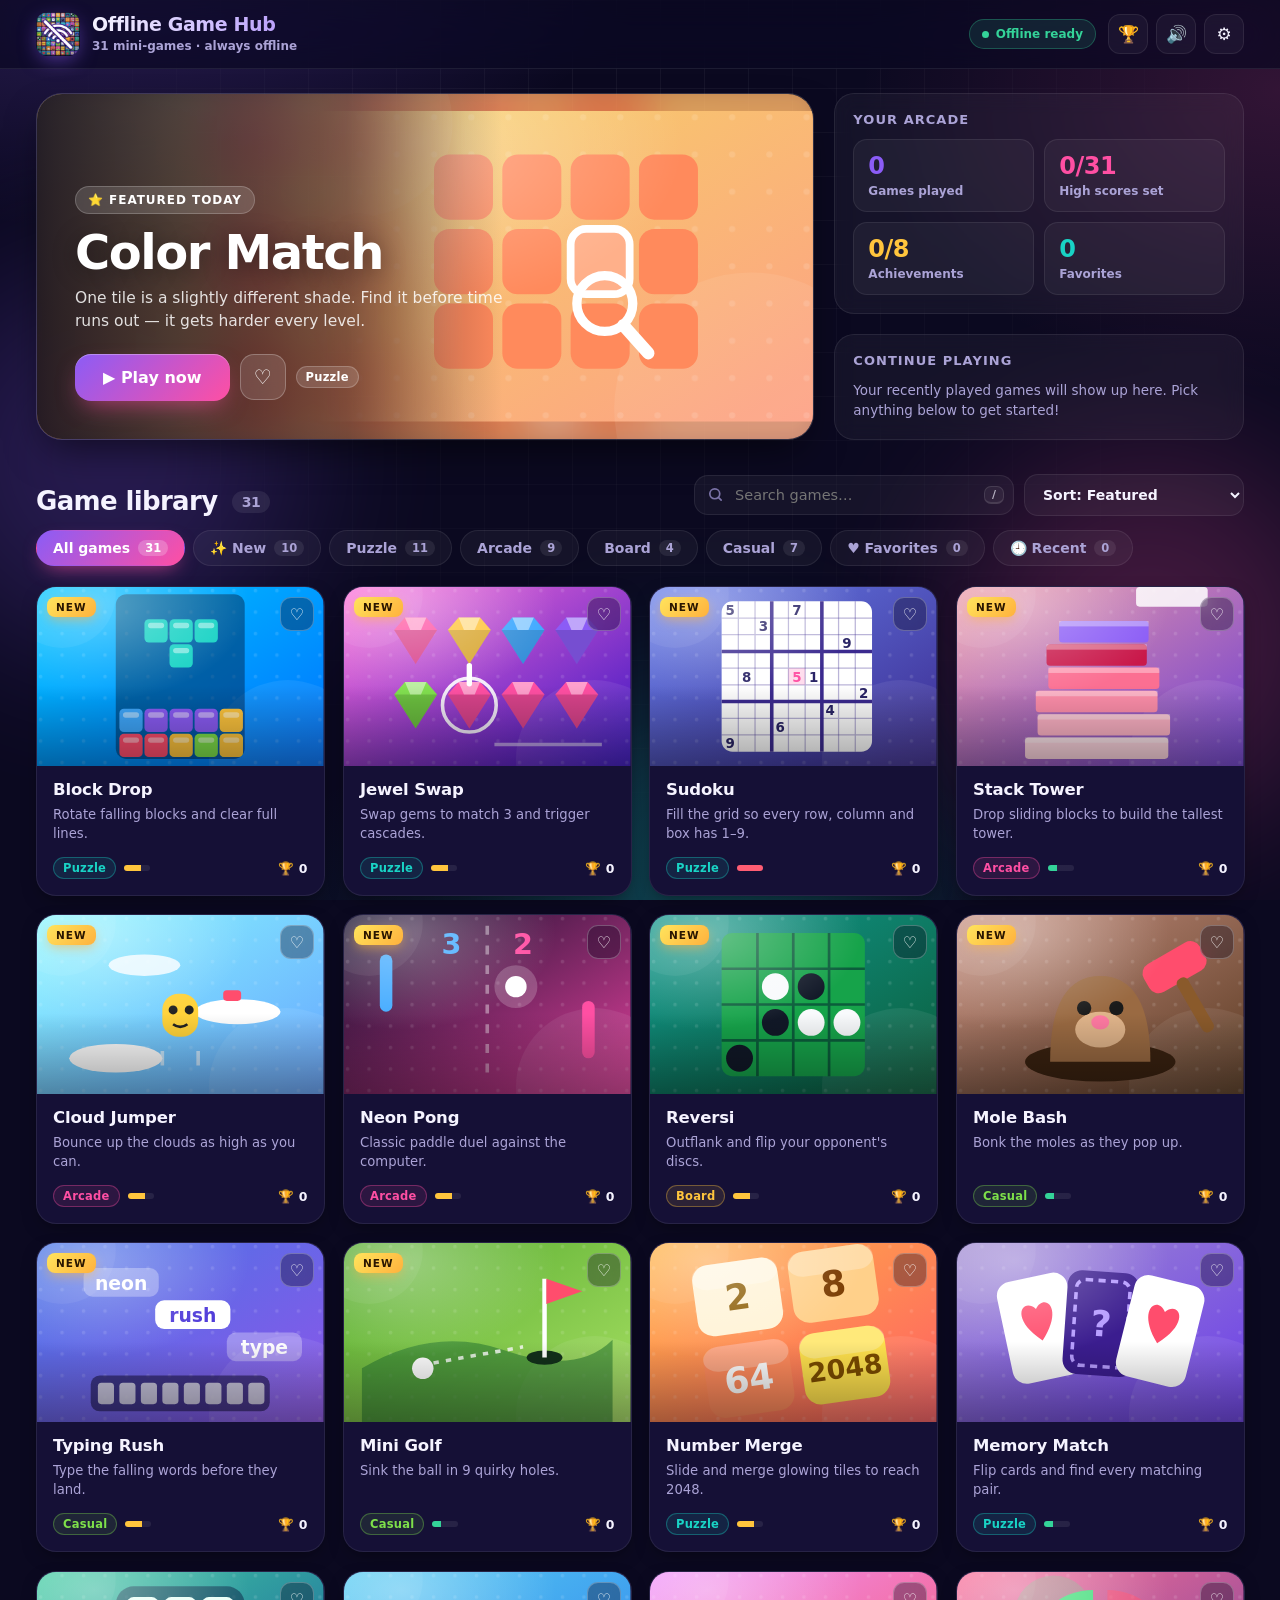
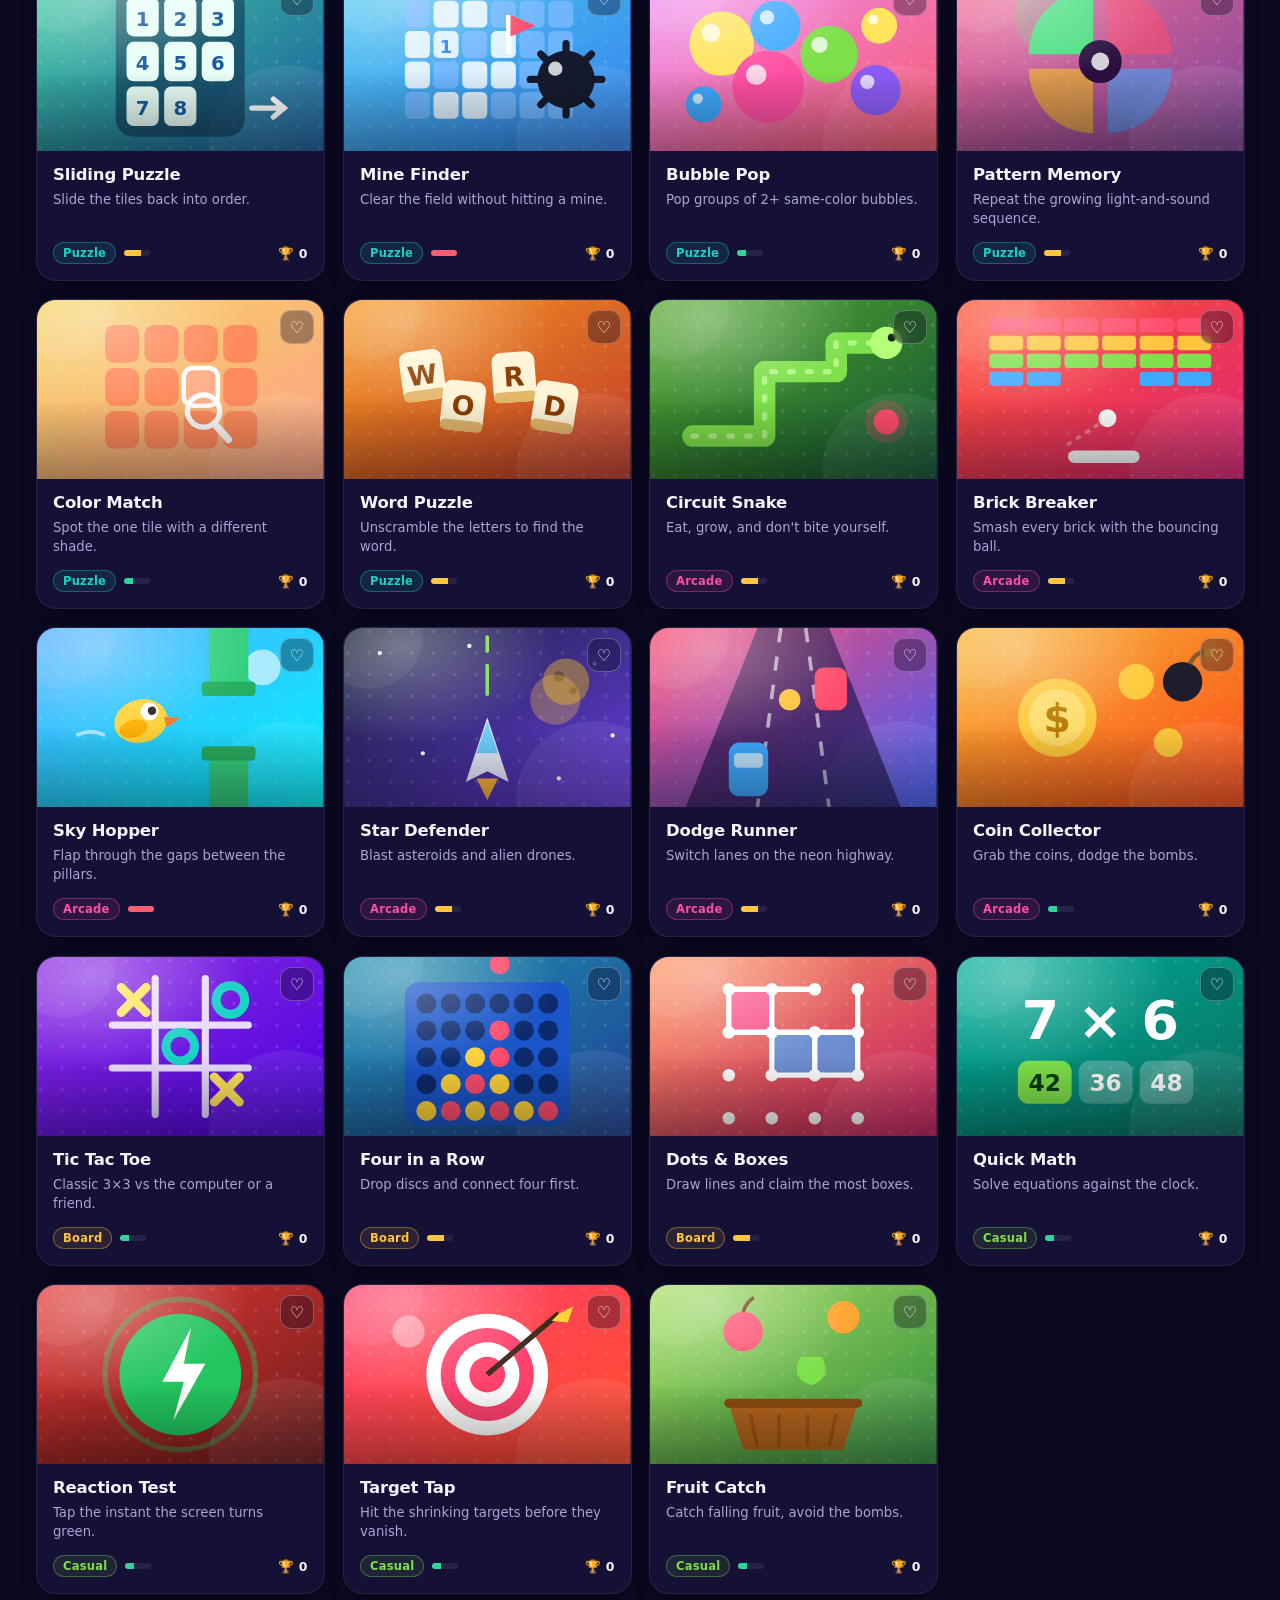
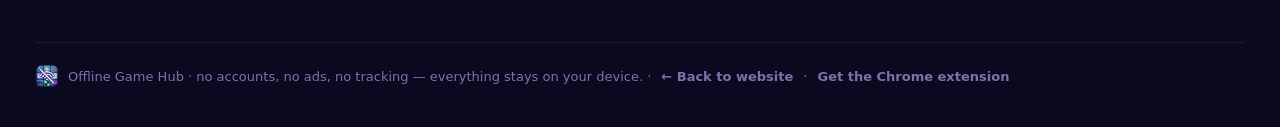
==== commit 7f7fd156: "Add files via upload" ====
--- a/play/hub/index.html
+++ b/play/hub/index.html
@@ -71,7 +71,7 @@
   </section>
 
   <footer class="foot">
-    <img src="../icons/icon32.png" alt="" /> Offline Game Hub · no accounts, no ads, no tracking — everything stays on your device. · <a href="../../" style="color:inherit;font-weight:700">← Back to website</a>
+    <img src="../icons/icon32.png" alt="" /> Offline Game Hub · no accounts, no ads, no tracking — everything stays on your device. · <a href="../../" style="color:inherit;font-weight:700">← Back to website</a> · <a href="https://chromewebstore.google.com/detail/obmkiidjoijonjjenklfifehhkdjcnji" target="_blank" rel="noopener" style="color:inherit;font-weight:700">Get the Chrome extension</a>
   </footer>
 </main>
 
